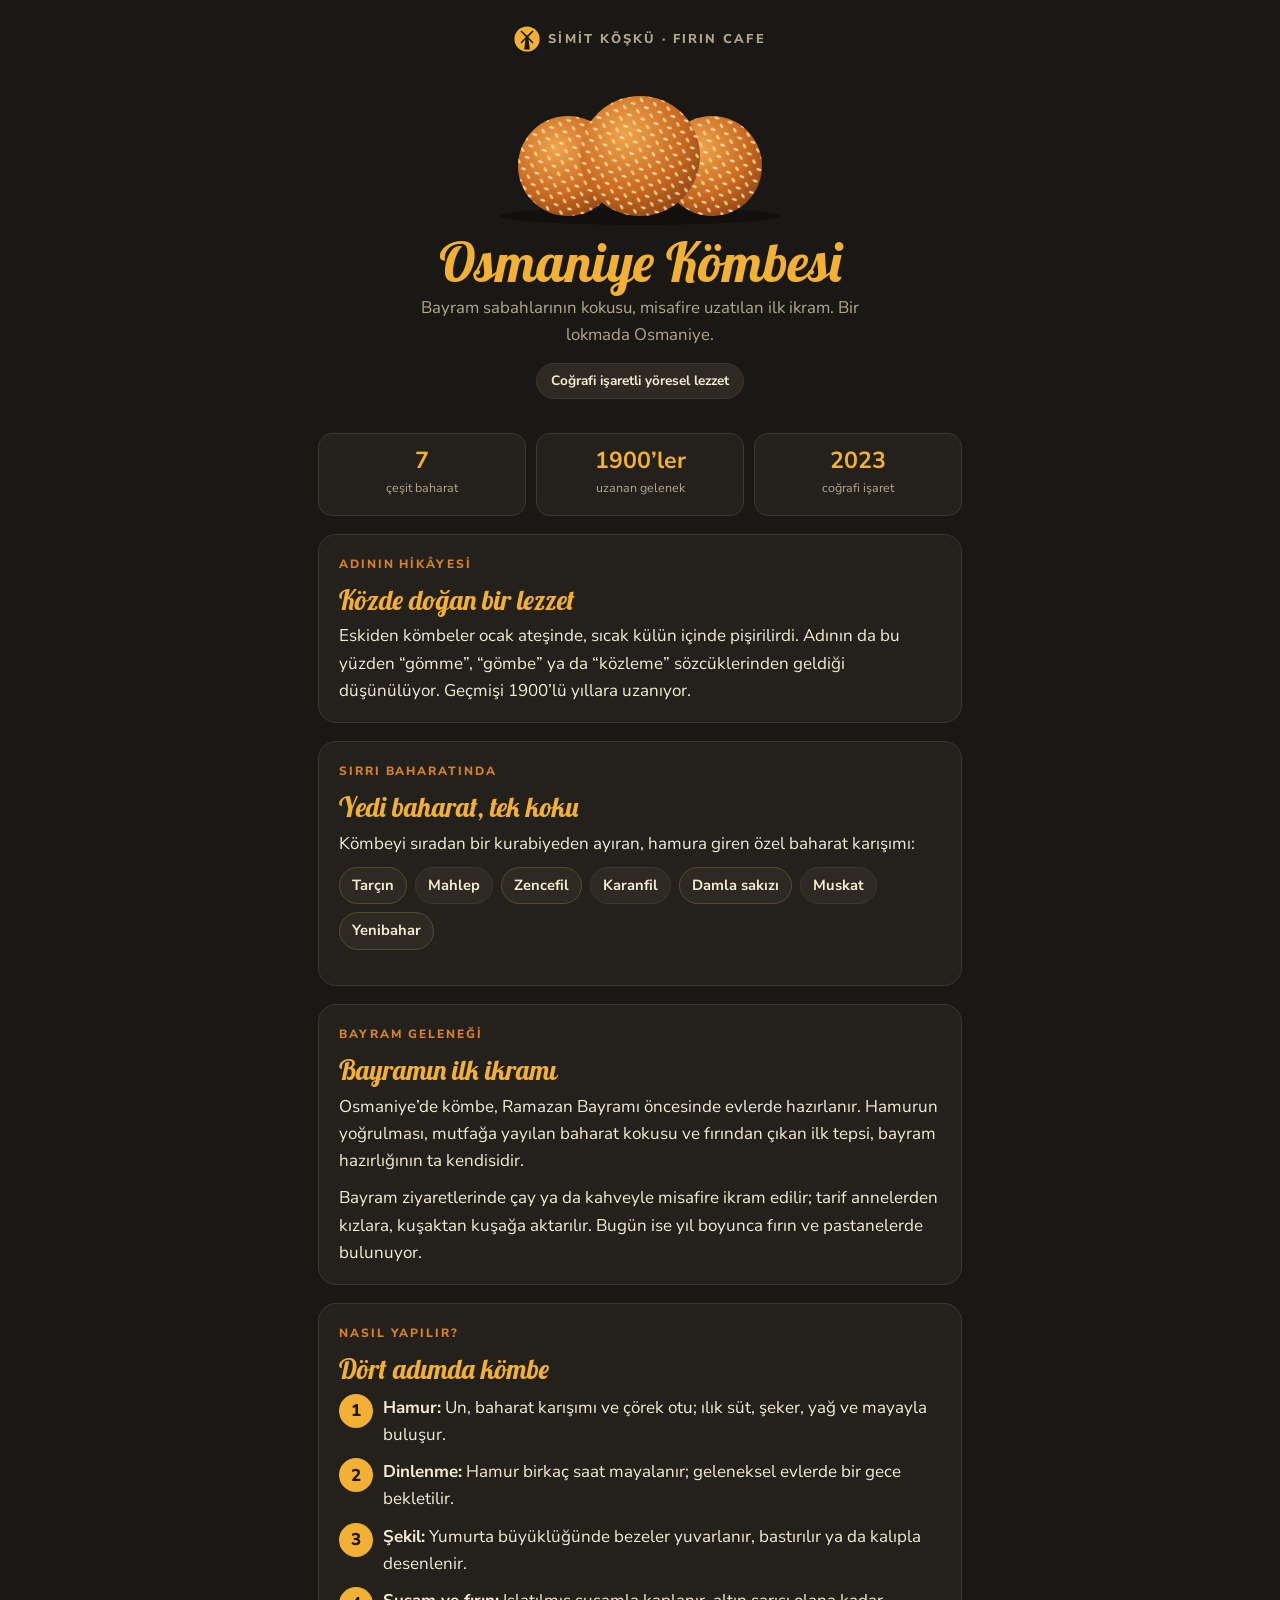
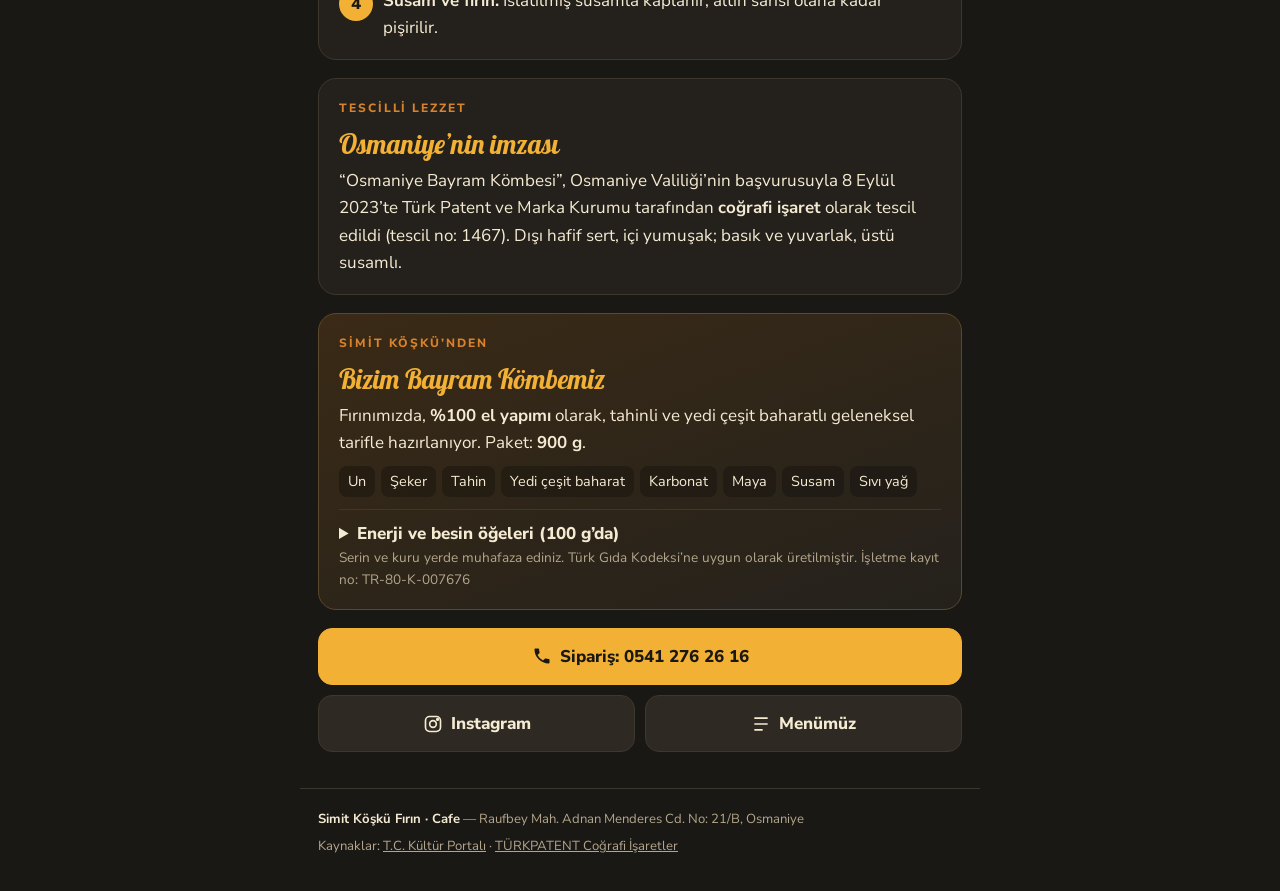
==== kombe/index.html @ ceee5806 "Osmaniye Kömbesi bilgi sayfası eklendi" ====
<!doctype html>
<html lang="tr">
<head>
<meta charset="utf-8">
<meta name="viewport" content="width=device-width,initial-scale=1,viewport-fit=cover">
<title>Osmaniye Kömbesi · Simit Köşkü</title>
<meta name="description" content="Osmaniye Bayram Kömbesi: adının hikâyesi, yedi baharatı, bayram geleneği ve Simit Köşkü'nün el yapımı kömbesi.">
<meta name="theme-color" content="#1A1815">
<link rel="icon" href="data:image/svg+xml,%3Csvg xmlns='http://www.w3.org/2000/svg' viewBox='0 0 64 64'%3E%3Ccircle cx='32' cy='32' r='30' fill='%23D9822B'/%3E%3Ccircle cx='24' cy='24' r='2' fill='%23F7E3B5'/%3E%3Ccircle cx='38' cy='22' r='2' fill='%23F7E3B5'/%3E%3Ccircle cx='30' cy='36' r='2' fill='%23F7E3B5'/%3E%3Ccircle cx='42' cy='38' r='2' fill='%23F7E3B5'/%3E%3C/svg%3E">
<link rel="preconnect" href="https://fonts.googleapis.com">
<link rel="preconnect" href="https://fonts.gstatic.com" crossorigin>
<link rel="stylesheet" href="https://fonts.googleapis.com/css2?family=Lobster&family=Nunito+Sans:opsz,wght@6..12,400;6..12,600;6..12,800&display=swap">
<style>
:root {
  --bg: #1A1815; --panel: #24211C; --panel2: #2E2A23; --line: #3D372D;
  --mustard: #F2B035; --crust: #D9822B; --cream: #F5EAD2; --muted: #B4A68B;
  --display: "Lobster", "Brush Script MT", cursive;
  --body: "Nunito Sans", "Segoe UI", system-ui, -apple-system, sans-serif;
  color-scheme: dark;
}
* { box-sizing: border-box }
html, body { margin: 0; background: var(--bg); color: var(--cream) }
body { font-family: var(--body); font-size: 17px; line-height: 1.6; -webkit-text-size-adjust: 100%; padding-bottom: env(safe-area-inset-bottom, 0px) }
a { color: var(--mustard) }
.wrap { max-width: 680px; margin: 0 auto; padding-inline: 18px }
:focus-visible { outline: 2px solid var(--mustard); outline-offset: 2px }

.hero { padding-block: calc(26px + env(safe-area-inset-top, 0px)) 8px; text-align: center }
.brand { display: inline-flex; align-items: center; gap: 8px; color: var(--muted); font-size: .8rem; letter-spacing: .16em; text-transform: uppercase; font-weight: 800; text-decoration: none }
.brand svg { width: 26px; height: 26px }
.balls { display: block; margin: 18px auto 6px; width: min(300px, 78vw); height: auto }
h1 { font-family: var(--display); font-weight: 400; color: var(--mustard); font-size: clamp(2.5rem, 11vw, 3.4rem); line-height: 1.05; margin: 6px 0 4px }
.lead { color: var(--muted); margin: 0 auto; max-width: 30em; font-size: 1.05rem }
.tag { display: inline-block; margin-top: 14px; padding: 6px 14px; border-radius: 999px; background: var(--panel2); border: 1px solid var(--line); font-size: .85rem; font-weight: 700; color: var(--cream) }

main { display: grid; gap: 18px; padding-block: 26px 36px }
.card { background: var(--panel); border: 1px solid var(--line); border-radius: 18px; padding: 20px 20px 18px }
.card h2 { font-family: var(--display); font-weight: 400; color: var(--mustard); font-size: 1.7rem; margin: 0 0 6px; line-height: 1.2 }
.card p { margin: 0 0 10px }
.card p:last-child { margin-bottom: 0 }
.kicker { font-size: .75rem; letter-spacing: .16em; text-transform: uppercase; color: var(--crust); font-weight: 800; margin: 0 0 2px }

.facts { display: grid; grid-template-columns: repeat(3, 1fr); gap: 10px }
.fact { background: var(--panel); border: 1px solid var(--line); border-radius: 14px; padding: 14px 8px; text-align: center }
.fact b { display: block; font-size: 1.45rem; color: var(--mustard); line-height: 1.1 }
.fact span { font-size: .78rem; color: var(--muted) }

.spices { display: flex; flex-wrap: wrap; gap: 8px; margin-top: 10px; padding: 0; list-style: none }
.spices li { background: var(--panel2); border: 1px solid var(--line); border-radius: 999px; padding: 6px 12px; font-weight: 700; font-size: .92rem }
.spices li:nth-child(odd) { border-color: #5A4A2C }

.steps { counter-reset: s; list-style: none; padding: 0; margin: 8px 0 0; display: grid; gap: 10px }
.steps li { counter-increment: s; display: grid; grid-template-columns: 34px 1fr; gap: 10px; align-items: start }
.steps li::before { content: counter(s); width: 34px; height: 34px; border-radius: 50%; background: var(--mustard); color: var(--bg); font-weight: 800; display: grid; place-items: center }

.ours { background: linear-gradient(160deg, #3A2A16, var(--panel)); border-color: #5A4A2C }
.ing { display: flex; flex-wrap: wrap; gap: 6px; margin: 8px 0 12px; padding: 0; list-style: none }
.ing li { font-size: .9rem; background: rgba(0,0,0,.25); border-radius: 8px; padding: 4px 9px }
details { border-top: 1px solid var(--line); padding-top: 10px; margin-top: 6px }
summary { cursor: pointer; font-weight: 800; color: var(--cream) }
table { width: 100%; border-collapse: collapse; margin-top: 10px; font-size: .92rem }
td { padding: 7px 4px; border-bottom: 1px solid var(--line) }
td:last-child { text-align: right; font-variant-numeric: tabular-nums; color: var(--mustard); font-weight: 700 }
.meta { font-size: .85rem; color: var(--muted); margin-top: 10px }

.cta { display: grid; grid-template-columns: 1fr 1fr; gap: 10px }
.btn { display: flex; align-items: center; justify-content: center; gap: 8px; padding: 14px 10px; border-radius: 14px; font-weight: 800; text-decoration: none; border: 1px solid var(--line); background: var(--panel2); color: var(--cream) }
.btn.primary { background: var(--mustard); color: var(--bg); border-color: var(--mustard) }
.btn svg { width: 20px; height: 20px; flex: none }
.wide { grid-column: 1 / -1 }

footer { border-top: 1px solid var(--line); padding-block: 20px 34px; color: var(--muted); font-size: .82rem; display: grid; gap: 6px }
footer a { color: var(--muted) }
@media (max-width: 380px) { .facts { grid-template-columns: 1fr 1fr } .facts .fact:last-child { grid-column: 1 / -1 } }
</style>
</head>
<body>
<header class="wrap hero">
  <a class="brand" href="../" aria-label="Simit Köşkü menüsüne git">
    <svg viewBox="0 0 64 64" aria-hidden="true"><circle cx="32" cy="32" r="31" fill="#F2B035"/><path d="M25 58 L28.5 30 H35.5 L39 58 Z" fill="#1A1815"/><g transform="translate(32 27) rotate(45)" fill="#1A1815"><rect x="-2" y="-21" width="4" height="21" rx="1"/><rect x="-2" y="-21" width="4" height="21" rx="1" transform="rotate(90)"/><rect x="-2" y="-21" width="4" height="21" rx="1" transform="rotate(180)"/><rect x="-2" y="-21" width="4" height="21" rx="1" transform="rotate(270)"/><circle r="3.5"/></g></svg>
    Simit Köşkü · Fırın Cafe
  </a>
  <svg class="balls" viewBox="0 0 300 150" role="img" aria-label="Susamlı kömbeler">
    <defs>
      <radialGradient id="k" cx="0.38" cy="0.32" r="0.75"><stop offset="0" stop-color="#F0A54A"/><stop offset="0.65" stop-color="#C8681F"/><stop offset="1" stop-color="#8E4512"/></radialGradient>
      <pattern id="s" width="14" height="12" patternUnits="userSpaceOnUse" patternTransform="rotate(18)"><ellipse cx="4" cy="4" rx="2.6" ry="1.3" fill="#F7E3B5"/><ellipse cx="11" cy="10" rx="2.6" ry="1.3" fill="#F2D9A0" transform="rotate(40 11 10)"/></pattern>
    </defs>
    <ellipse cx="150" cy="138" rx="140" ry="9" fill="#000" opacity=".35"/>
    <g><circle cx="78" cy="88" r="50" fill="url(#k)"/><circle cx="78" cy="88" r="50" fill="url(#s)" opacity=".9"/></g>
    <g><circle cx="222" cy="88" r="50" fill="url(#k)"/><circle cx="222" cy="88" r="50" fill="url(#s)" opacity=".9"/></g>
    <g><circle cx="150" cy="78" r="60" fill="url(#k)"/><circle cx="150" cy="78" r="60" fill="url(#s)" opacity=".9"/></g>
  </svg>
  <h1>Osmaniye Kömbesi</h1>
  <p class="lead">Bayram sabahlarının kokusu, misafire uzatılan ilk ikram. Bir lokmada Osmaniye.</p>
  <span class="tag">Coğrafi işaretli yöresel lezzet</span>
</header>

<main class="wrap">
  <section class="facts" aria-label="Kısa bilgiler">
    <div class="fact"><b>7</b><span>çeşit baharat</span></div>
    <div class="fact"><b>1900’ler</b><span>uzanan gelenek</span></div>
    <div class="fact"><b>2023</b><span>coğrafi işaret</span></div>
  </section>

  <section class="card">
    <p class="kicker">Adının hikâyesi</p>
    <h2>Közde doğan bir lezzet</h2>
    <p>Eskiden kömbeler ocak ateşinde, sıcak külün içinde pişirilirdi. Adının da bu yüzden “gömme”, “gömbe” ya da “közleme” sözcüklerinden geldiği düşünülüyor. Geçmişi 1900’lü yıllara uzanıyor.</p>
  </section>

  <section class="card">
    <p class="kicker">Sırrı baharatında</p>
    <h2>Yedi baharat, tek koku</h2>
    <p>Kömbeyi sıradan bir kurabiyeden ayıran, hamura giren özel baharat karışımı:</p>
    <ul class="spices">
      <li>Tarçın</li><li>Mahlep</li><li>Zencefil</li><li>Karanfil</li><li>Damla sakızı</li><li>Muskat</li><li>Yenibahar</li>
    </ul>
  </section>

  <section class="card">
    <p class="kicker">Bayram geleneği</p>
    <h2>Bayramın ilk ikramı</h2>
    <p>Osmaniye’de kömbe, Ramazan Bayramı öncesinde evlerde hazırlanır. Hamurun yoğrulması, mutfağa yayılan baharat kokusu ve fırından çıkan ilk tepsi, bayram hazırlığının ta kendisidir.</p>
    <p>Bayram ziyaretlerinde çay ya da kahveyle misafire ikram edilir; tarif annelerden kızlara, kuşaktan kuşağa aktarılır. Bugün ise yıl boyunca fırın ve pastanelerde bulunuyor.</p>
  </section>

  <section class="card">
    <p class="kicker">Nasıl yapılır?</p>
    <h2>Dört adımda kömbe</h2>
    <ol class="steps">
      <li><span><b>Hamur:</b> Un, baharat karışımı ve çörek otu; ılık süt, şeker, yağ ve mayayla buluşur.</span></li>
      <li><span><b>Dinlenme:</b> Hamur birkaç saat mayalanır; geleneksel evlerde bir gece bekletilir.</span></li>
      <li><span><b>Şekil:</b> Yumurta büyüklüğünde bezeler yuvarlanır, bastırılır ya da kalıpla desenlenir.</span></li>
      <li><span><b>Susam ve fırın:</b> Islatılmış susamla kaplanır, altın sarısı olana kadar pişirilir.</span></li>
    </ol>
  </section>

  <section class="card">
    <p class="kicker">Tescilli lezzet</p>
    <h2>Osmaniye’nin imzası</h2>
    <p>“Osmaniye Bayram Kömbesi”, Osmaniye Valiliği’nin başvurusuyla 8 Eylül 2023’te Türk Patent ve Marka Kurumu tarafından <b>coğrafi işaret</b> olarak tescil edildi (tescil no: 1467). Dışı hafif sert, içi yumuşak; basık ve yuvarlak, üstü susamlı.</p>
  </section>

  <section class="card ours">
    <p class="kicker">Simit Köşkü’nden</p>
    <h2>Bizim Bayram Kömbemiz</h2>
    <p>Fırınımızda, <b>%100 el yapımı</b> olarak, tahinli ve yedi çeşit baharatlı geleneksel tarifle hazırlanıyor. Paket: <b>900 g</b>.</p>
    <ul class="ing" aria-label="İçindekiler">
      <li>Un</li><li>Şeker</li><li>Tahin</li><li>Yedi çeşit baharat</li><li>Karbonat</li><li>Maya</li><li>Susam</li><li>Sıvı yağ</li>
    </ul>
    <details>
      <summary>Enerji ve besin öğeleri (100 g’da)</summary>
      <table>
        <tr><td>Enerji</td><td>523 kcal / 2196 kJ</td></tr>
        <tr><td>Yağ</td><td>31,18 g</td></tr>
        <tr><td>Doymuş yağ</td><td>17,59 g</td></tr>
        <tr><td>Karbonhidrat</td><td>49,4 g</td></tr>
        <tr><td>Şeker</td><td>21,1 g</td></tr>
        <tr><td>Protein</td><td>7,18 g</td></tr>
        <tr><td>Tuz</td><td>0,525 mg</td></tr>
        <tr><td>Lif</td><td>3,6 g</td></tr>
      </table>
    </details>
    <p class="meta">Serin ve kuru yerde muhafaza ediniz. Türk Gıda Kodeksi’ne uygun olarak üretilmiştir. İşletme kayıt no: TR-80-K-007676</p>
  </section>

  <section class="cta" aria-label="Sipariş">
    <a class="btn primary wide" href="tel:+905412762616">
      <svg viewBox="0 0 24 24" fill="currentColor" aria-hidden="true"><path d="M6.6 10.8a15.1 15.1 0 0 0 6.6 6.6l2.2-2.2c.3-.3.7-.4 1-.2 1.1.4 2.3.6 3.6.6.6 0 1 .4 1 1V20c0 .6-.4 1-1 1A17 17 0 0 1 3 4c0-.6.4-1 1-1h3.5c.6 0 1 .4 1 1 0 1.2.2 2.4.6 3.6.1.3 0 .7-.2 1z"/></svg>
      Sipariş: 0541 276 26 16
    </a>
    <a class="btn" href="https://www.instagram.com/simitkoskukafe/" target="_blank" rel="noopener">
      <svg viewBox="0 0 24 24" fill="none" stroke="currentColor" stroke-width="2" aria-hidden="true"><rect x="3" y="3" width="18" height="18" rx="5"/><circle cx="12" cy="12" r="4"/><circle cx="17.5" cy="6.5" r="1" fill="currentColor"/></svg>
      Instagram
    </a>
    <a class="btn" href="../">
      <svg viewBox="0 0 24 24" fill="none" stroke="currentColor" stroke-width="2" aria-hidden="true"><path d="M4 5h16M4 12h16M4 19h10"/></svg>
      Menümüz
    </a>
  </section>
</main>

<footer class="wrap">
  <div><strong style="color:var(--cream)">Simit Köşkü Fırın · Cafe</strong> — Raufbey Mah. Adnan Menderes Cd. No: 21/B, Osmaniye</div>
  <div>Kaynaklar: <a href="https://www.kulturportali.gov.tr/portal/osmaniye-bayram-kombesi" target="_blank" rel="noopener">T.C. Kültür Portalı</a> · <a href="https://ci.turkpatent.gov.tr/" target="_blank" rel="noopener">TÜRKPATENT Coğrafi İşaretler</a></div>
</footer>
</body>
</html>
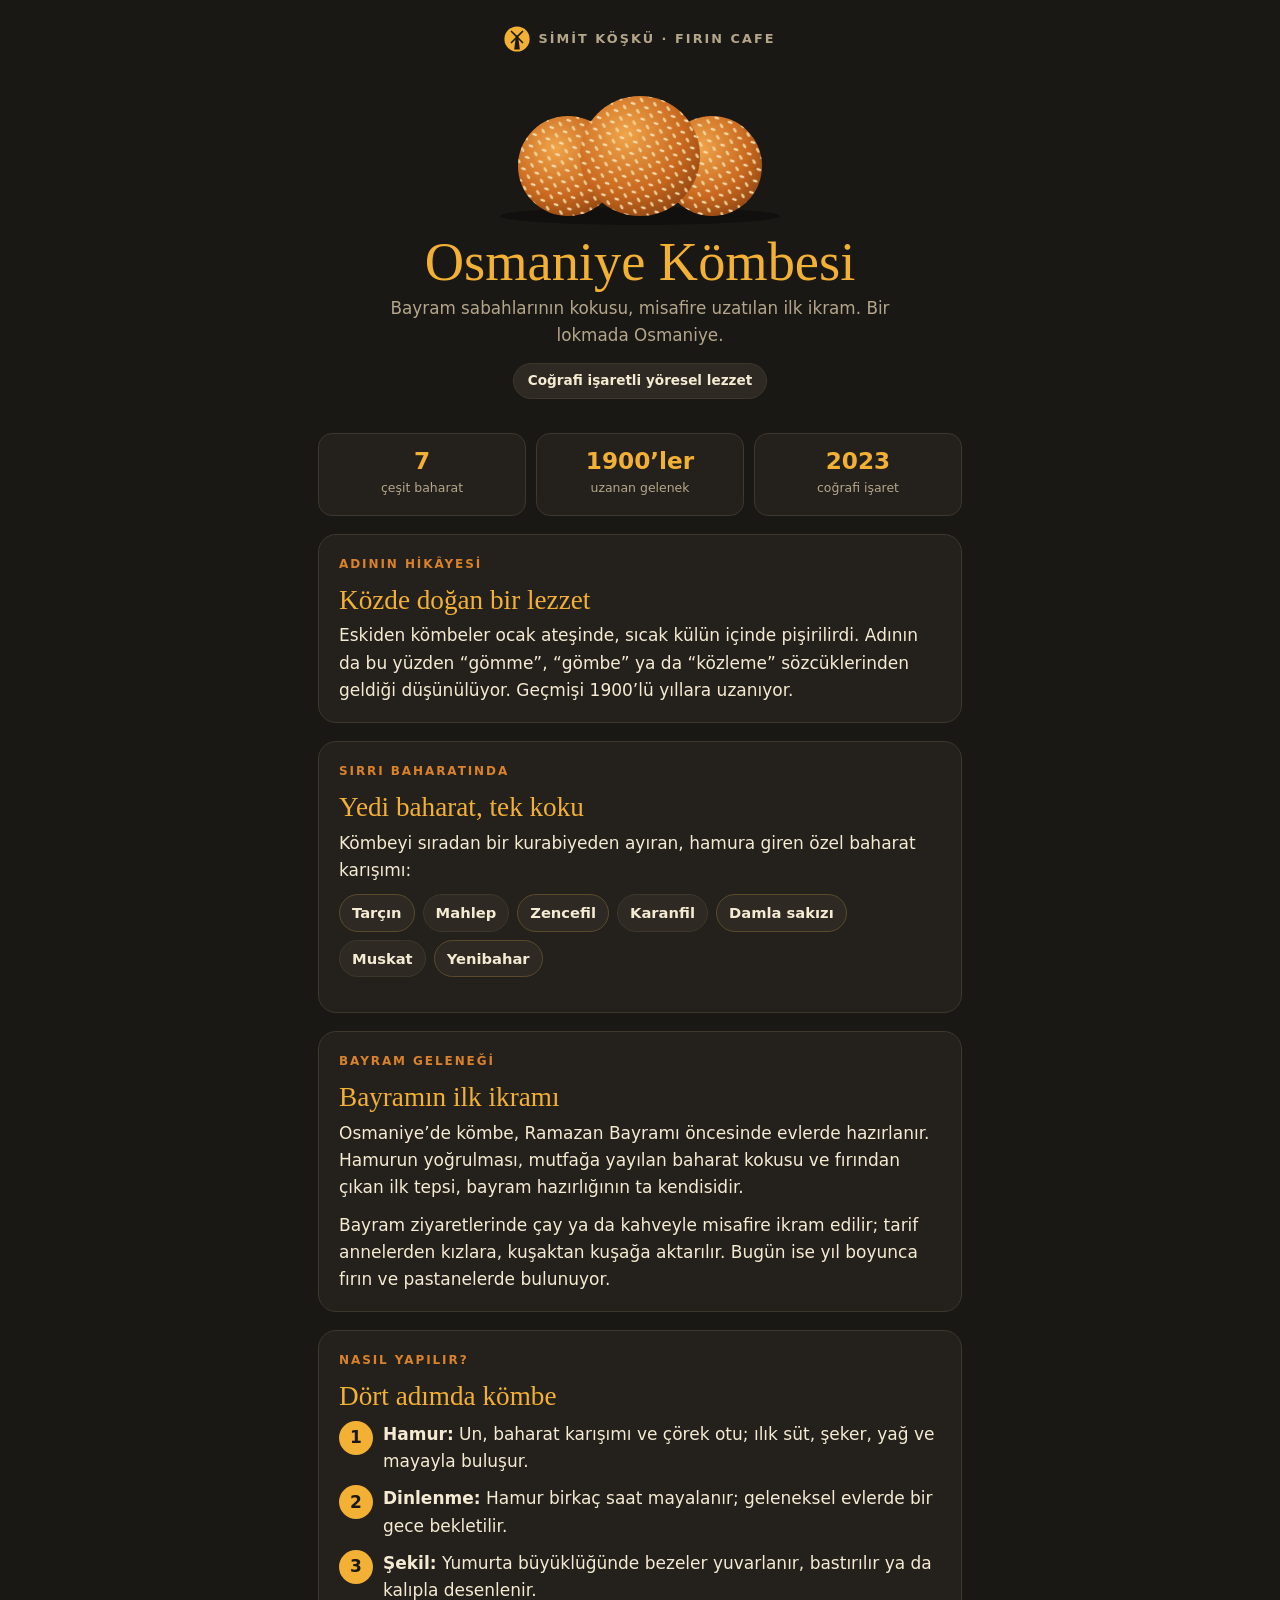
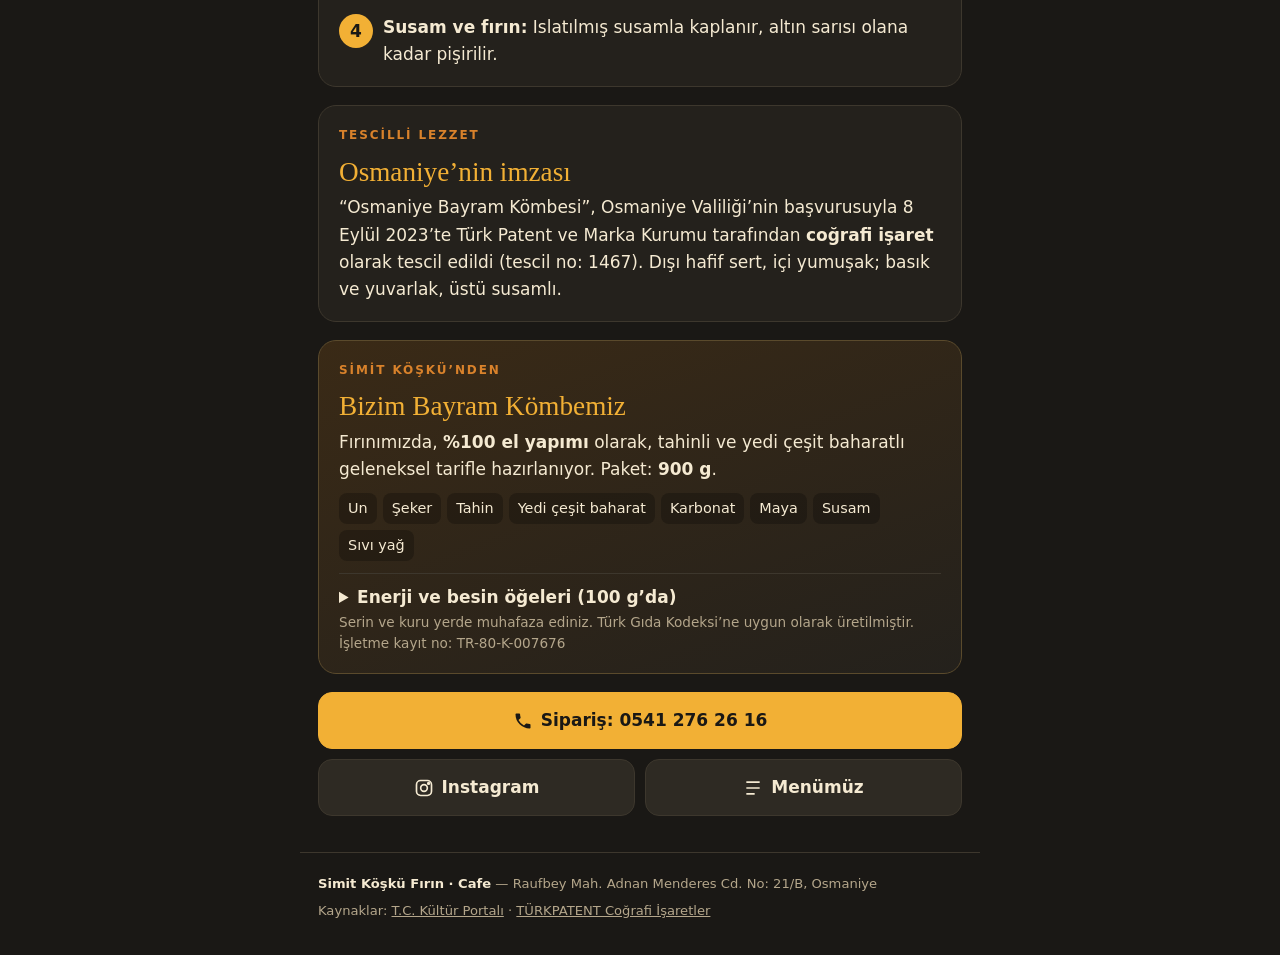
==== commit b3c3a6e9: "Ürün görselleri ve güvenlik iyileştirmeleri - Yönetim paneline ürün görseli ekleme/değiştirme/kaldır" ====
--- a/kombe/index.html
+++ b/kombe/index.html
@@ -2,6 +2,7 @@
 <html lang="tr">
 <head>
 <meta charset="utf-8">
+<meta http-equiv="Content-Security-Policy" content="default-src 'none'; style-src 'self' 'unsafe-inline' https://fonts.googleapis.com; font-src https://fonts.gstatic.com; img-src 'self' data:; base-uri 'none'; form-action 'none'; object-src 'none'">
 <meta name="viewport" content="width=device-width,initial-scale=1,viewport-fit=cover">
 <title>Osmaniye Kömbesi · Simit Köşkü</title>
 <meta name="description" content="Osmaniye Bayram Kömbesi: adının hikâyesi, yedi baharatı, bayram geleneği ve Simit Köşkü'nün el yapımı kömbesi.">
@@ -169,7 +170,7 @@
       <svg viewBox="0 0 24 24" fill="currentColor" aria-hidden="true"><path d="M6.6 10.8a15.1 15.1 0 0 0 6.6 6.6l2.2-2.2c.3-.3.7-.4 1-.2 1.1.4 2.3.6 3.6.6.6 0 1 .4 1 1V20c0 .6-.4 1-1 1A17 17 0 0 1 3 4c0-.6.4-1 1-1h3.5c.6 0 1 .4 1 1 0 1.2.2 2.4.6 3.6.1.3 0 .7-.2 1z"/></svg>
       Sipariş: 0541 276 26 16
     </a>
-    <a class="btn" href="https://www.instagram.com/simitkoskukafe/" target="_blank" rel="noopener">
+    <a class="btn" href="https://www.instagram.com/simitkoskukafe/" target="_blank" rel="noopener noreferrer">
       <svg viewBox="0 0 24 24" fill="none" stroke="currentColor" stroke-width="2" aria-hidden="true"><rect x="3" y="3" width="18" height="18" rx="5"/><circle cx="12" cy="12" r="4"/><circle cx="17.5" cy="6.5" r="1" fill="currentColor"/></svg>
       Instagram
     </a>
@@ -182,7 +183,7 @@
 
 <footer class="wrap">
   <div><strong style="color:var(--cream)">Simit Köşkü Fırın · Cafe</strong> — Raufbey Mah. Adnan Menderes Cd. No: 21/B, Osmaniye</div>
-  <div>Kaynaklar: <a href="https://www.kulturportali.gov.tr/portal/osmaniye-bayram-kombesi" target="_blank" rel="noopener">T.C. Kültür Portalı</a> · <a href="https://ci.turkpatent.gov.tr/" target="_blank" rel="noopener">TÜRKPATENT Coğrafi İşaretler</a></div>
+  <div>Kaynaklar: <a href="https://www.kulturportali.gov.tr/portal/osmaniye-bayram-kombesi" target="_blank" rel="noopener noreferrer">T.C. Kültür Portalı</a> · <a href="https://ci.turkpatent.gov.tr/" target="_blank" rel="noopener noreferrer">TÜRKPATENT Coğrafi İşaretler</a></div>
 </footer>
 </body>
 </html>
